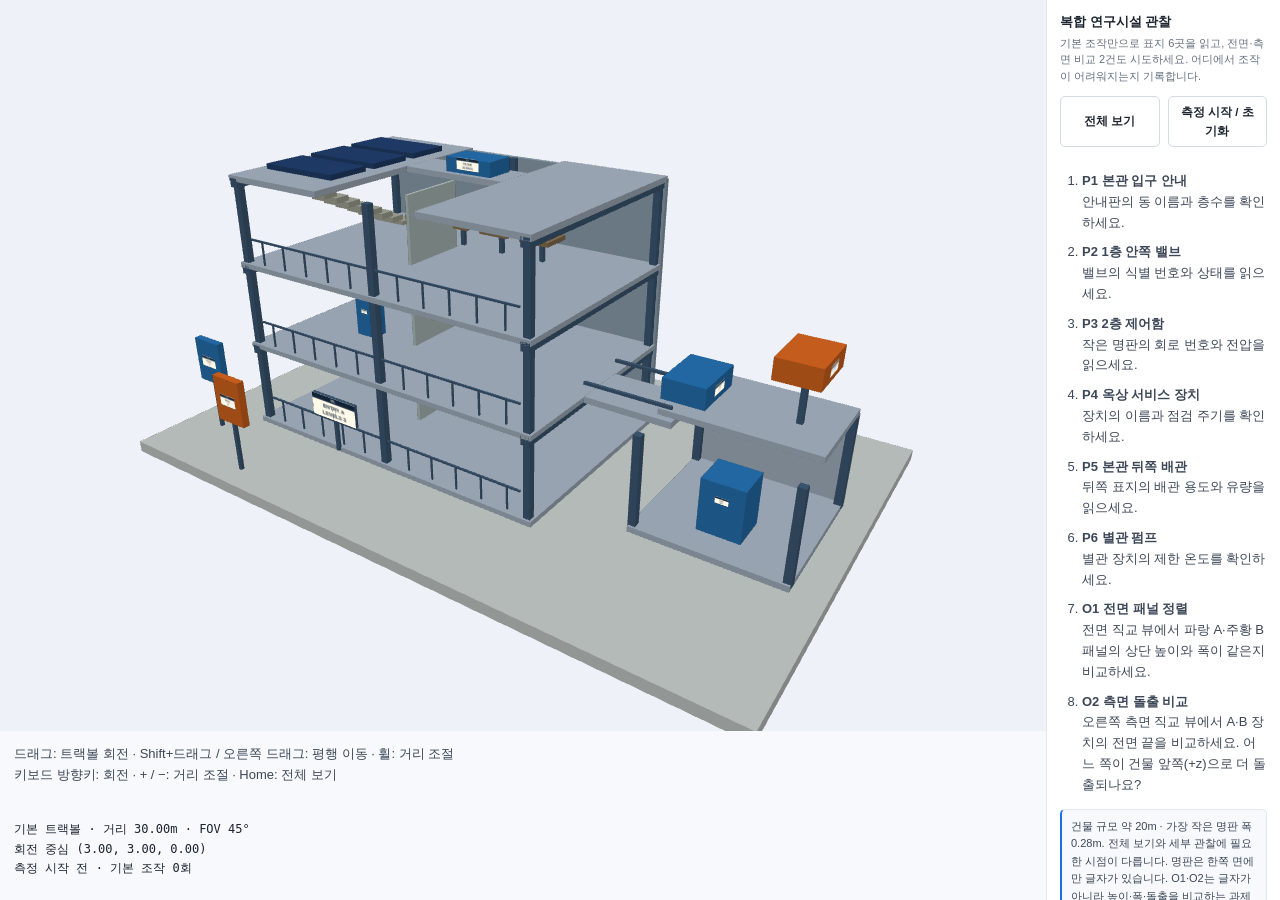
==== week4/improved/index.html @ 7adf49a8 "Add files via upload" ====
<!doctype html>
<html lang="ko"><head><meta charset="utf-8"><meta name="viewport" content="width=device-width, initial-scale=1">
<title>복합 연구시설 — 기본 트랙볼 뷰어</title><link rel="stylesheet" href="demo.css">
<style>
.wrap{grid-template-columns:minmax(0,1fr) 18rem;height:100vh;height:100dvh;min-height:500px}.stage{display:grid;grid-template-rows:minmax(240px,1fr) auto auto;align-items:stretch;justify-content:stretch;min-height:0;overflow:auto}.viewport{position:relative;min-height:0}.stage canvas{position:absolute;inset:0;display:block;width:100%;height:100%;max-height:none;cursor:grab}
canvas:focus-visible{outline:2px solid var(--d-accent);outline-offset:-2px}.readings{padding:10px 14px;white-space:pre-wrap;font:12px/1.6 monospace;color:var(--d-ink)}
.instructions{padding:0 14px}.tasks{padding-left:22px}.tasks li{margin:9px 0}.actions{display:flex;gap:8px;flex-wrap:wrap}.actions button{flex:1}
@media(max-width:900px){.wrap{display:block;height:auto}.panel{border-left:0;max-height:none}.stage{height:100vh;height:100dvh;min-height:500px}}
</style></head><body>
<div class="wrap"><div class="stage">
<div class="viewport"><canvas id="cv" tabindex="0" aria-label="다층 연구시설의 3차원 모델. 드래그로 회전, Shift 드래그로 이동, 휠로 확대">WebGL2를 지원하는 브라우저에서 실행하세요.</canvas></div>
<p class="instructions">드래그: 트랙볼 회전 · Shift+드래그 / 오른쪽 드래그: 평행 이동 · 휠: 거리 조절<br>키보드 방향키: 회전 · + / −: 거리 조절 · Home: 전체 보기</p>
<pre class="readings" id="readings"></pre></div>
<div class="panel"><h1>복합 연구시설 관찰</h1><p class="sub">기본 조작만으로 표지 6곳을 읽고, 전면·측면 비교 2건도 시도하세요. 어디에서 조작이 어려워지는지 기록합니다.</p>
<div class="actions"><button class="btn" id="home" type="button">전체 보기</button><button class="btn" id="measure" type="button">측정 시작 / 초기화</button></div>
<ol class="tasks" id="tasks"></ol><div id="student-ui"></div>
<p class="note">건물 규모 약 20m · 가장 작은 명판 폭 0.28m. 전체 보기와 세부 관찰에 필요한 시점이 다릅니다. 명판은 한쪽 면에만 글자가 있습니다. O1·O2는 글자가 아니라 높이·폭·돌출을 비교하는 과제입니다.</p>

</div></div>
<script src="demo.js"></script><script src="d04-inspection-model.js?v=3f1b6bc733"></script><script src="d04-inspection-controls.js"></script><script src="d04-inspection-viewer.js?v=8a4c2fbf62"></script><script src="d04-inspection-student.js?v=e71bc4da3b"></script>
</body></html>
---- week4/improved/demo.css ----
/* 강의 자료 인터랙티브 예제 공용 스타일 — 홈페이지와 같은 밝고 단정한 톤 */

/* 테마는 세 곳에서 정해진다.
   1) 강의 페이지 안에 들어가 있으면 부모의 밝은/어두운 설정 (data-theme)
   2) 단독으로 열면 OS 설정 (prefers-color-scheme)
   3) ?theme=light|dark 로 직접 지정
   그래서 밝은 값을 기본으로 두고, 어두운 값을 두 조건에 각각 다시 적어 준다. */

:root {
  --d-accent: #1f6feb;
  --d-accent-soft: #eaf1fe;
  --d-ink: #1c2430;
  --d-ink-soft: #3c4757;
  --d-muted: #64707f;
  --d-bg: #ffffff;
  --d-bg-soft: #f7f9fc;
  --d-line: #e3e8ef;
  --d-line-strong: #d3dae4;

  /* 3D 장면 — 배경과 보조선 */
  --d-canvas: #eef2f8;
  --d-grid: #cdd7e5;
  --d-axis: #7d8b9e;
  --d-ghost: #5f6b7d;
  --d-hint: #97a4b5;

  /* 벡터·물체를 구분하는 색 (배경 대비에 맞춰 조정) */
  --d-vec-a: #1f6feb;
  --d-vec-b: #0b7d67;
  --d-vec-c: #d2600f;
  --d-trail: #157f6a;
}

@media (prefers-color-scheme: dark) {
  :root:not([data-theme="light"]) {
    --d-accent: #7aaeff;
    --d-accent-soft: #1b2432;
    --d-ink: #e7ecf3;
    --d-ink-soft: #cbd4e1;
    --d-muted: #9aa7b8;
    --d-bg: #1a212c;
    --d-bg-soft: #161c26;
    --d-line: #2c3542;
    --d-line-strong: #3a4553;
  
    /* 3D 장면 — 배경과 보조선 */
    --d-canvas: #0a0d14;
    --d-grid: #242e42;
    --d-axis: #57667f;
    --d-ghost: #8c93a6;
    --d-hint: #59647a;
  
    /* 벡터·물체를 구분하는 색 (배경 대비에 맞춰 조정) */
    --d-vec-a: #5ca8fa;
    --d-vec-b: #33b88c;
    --d-vec-c: #ff8c4d;
    --d-trail: #38705f;
  }
}

:root[data-theme="dark"] {
  --d-accent: #7aaeff;
  --d-accent-soft: #1b2432;
  --d-ink: #e7ecf3;
  --d-ink-soft: #cbd4e1;
  --d-muted: #9aa7b8;
  --d-bg: #1a212c;
  --d-bg-soft: #161c26;
  --d-line: #2c3542;
  --d-line-strong: #3a4553;

  /* 3D 장면 — 배경과 보조선 */
  --d-canvas: #0a0d14;
  --d-grid: #242e42;
  --d-axis: #57667f;
  --d-ghost: #8c93a6;
  --d-hint: #59647a;

  /* 벡터·물체를 구분하는 색 (배경 대비에 맞춰 조정) */
  --d-vec-a: #5ca8fa;
  --d-vec-b: #33b88c;
  --d-vec-c: #ff8c4d;
  --d-trail: #38705f;
}

* { box-sizing: border-box; }

html, body {
  margin: 0;
  padding: 0;
  background: var(--d-bg);
  color: var(--d-ink-soft);
  font: 13px/1.6 -apple-system, BlinkMacSystemFont, "Segoe UI", "Noto Sans KR",
        "Malgun Gothic", Roboto, sans-serif;
}

.wrap {
  display: grid;
  grid-template-columns: 1fr 15rem;
  gap: 0;
  height: 100vh;
}

.stage {
  position: relative;
  display: flex;
  align-items: center;
  justify-content: center;
  min-width: 0;
  background: var(--d-bg-soft);
  overflow: hidden;
}

.stage canvas {
  display: block;
  max-width: 100%;
  max-height: 100%;
}

.readout {
  position: absolute;
  top: 8px;
  left: 8px;
  padding: 5px 9px;
  border: 1px solid var(--d-line-strong);
  border-radius: 6px;
  background: color-mix(in srgb, var(--d-bg) 88%, transparent);
  color: var(--d-ink);
  font-family: ui-monospace, SFMono-Regular, Menlo, Consolas, monospace;
  font-size: 11px;
  line-height: 1.6;
  white-space: pre;
  pointer-events: none;
}

.panel {
  padding: 12px 13px 16px;
  border-left: 1px solid var(--d-line);
  background: var(--d-bg);
  overflow-y: auto;
}

.panel h1 {
  margin: 0 0 2px;
  color: var(--d-ink);
  font-size: 13px;
  font-weight: 700;
}

.panel .sub {
  margin: 0 0 12px;
  color: var(--d-muted);
  font-size: 11px;
  line-height: 1.5;
}

.ctl { margin-bottom: 11px; }

.ctl label {
  display: flex;
  justify-content: space-between;
  align-items: baseline;
  gap: 6px;
  margin-bottom: 3px;
  color: var(--d-ink);
  font-size: 11.5px;
  font-weight: 600;
}

.ctl label .val {
  color: var(--d-accent);
  font-family: ui-monospace, SFMono-Regular, Menlo, Consolas, monospace;
  font-size: 11px;
  font-weight: 700;
}

.ctl input[type="range"] {
  width: 100%;
  height: 18px;
  margin: 0;
  accent-color: var(--d-accent);
  cursor: pointer;
}

.ctl select {
  width: 100%;
  padding: 4px 6px;
  border: 1px solid var(--d-line-strong);
  border-radius: 5px;
  background: var(--d-bg);
  color: var(--d-ink);
  font: inherit;
  font-size: 11.5px;
}

.ctl.check label {
  justify-content: flex-start;
  cursor: pointer;
}

.ctl.check input { accent-color: var(--d-accent); margin: 0 6px 0 0; }

.ctl .hint {
  margin-top: 2px;
  color: var(--d-muted);
  font-size: 10.5px;
  line-height: 1.5;
}

.note {
  margin-top: 12px;
  padding: 8px 9px;
  border: 1px solid var(--d-line);
  border-left: 2px solid var(--d-accent);
  border-radius: 5px;
  background: var(--d-bg-soft);
  color: var(--d-ink-soft);
  font-size: 11px;
  line-height: 1.6;
}

.note b { color: var(--d-ink); }

.btn {
  width: 100%;
  padding: 6px 8px;
  margin-bottom: 11px;
  border: 1px solid var(--d-line-strong);
  border-radius: 5px;
  background: var(--d-bg);
  color: var(--d-ink);
  font: inherit;
  font-size: 11.5px;
  font-weight: 600;
  cursor: pointer;
}

.btn:hover { border-color: var(--d-accent); color: var(--d-accent); }

.err {
  padding: 12px;
  color: #b4232a;
  font-family: ui-monospace, monospace;
  font-size: 11px;
  white-space: pre-wrap;
}

/* 성분 직접 입력 패널 — 슬라이더 대신 x, y, z 를 그대로 넣는다 */

.ctl[hidden] { display: none !important; }   /* .ctl 의 display 규칙보다 우선하도록 */

.comp { display: none; margin: 2px 0 12px; }
.comp.on { display: block; }

.comp-row {
  display: flex;
  align-items: center;
  gap: 5px;
  margin-bottom: 5px;
}

.comp-row > span {
  flex: 0 0 1.15rem;
  color: var(--d-ink);
  font-size: 11.5px;
  font-weight: 700;
}

.comp input {
  flex: 1 1 0;
  min-width: 0;
  padding: 4px 5px;
  border: 1px solid var(--d-line-strong);
  border-radius: 5px;
  background: var(--d-bg);
  color: var(--d-accent);
  font-family: ui-monospace, Menlo, Consolas, monospace;
  font-size: 11.5px;
  font-weight: 600;
  text-align: center;
}

.comp input:focus { outline: none; border-color: var(--d-accent); }
.comp input.bad { border-color: #b4232a; color: #b4232a; }

.comp-hint {
  margin-top: 3px;
  color: var(--d-muted);
  font-size: 10.5px;
  line-height: 1.55;
}

@media (max-width: 620px) {
  .wrap { grid-template-columns: 1fr; grid-template-rows: 1fr auto; }
  .panel { border-left: 0; border-top: 1px solid var(--d-line); max-height: 46vh; }
}
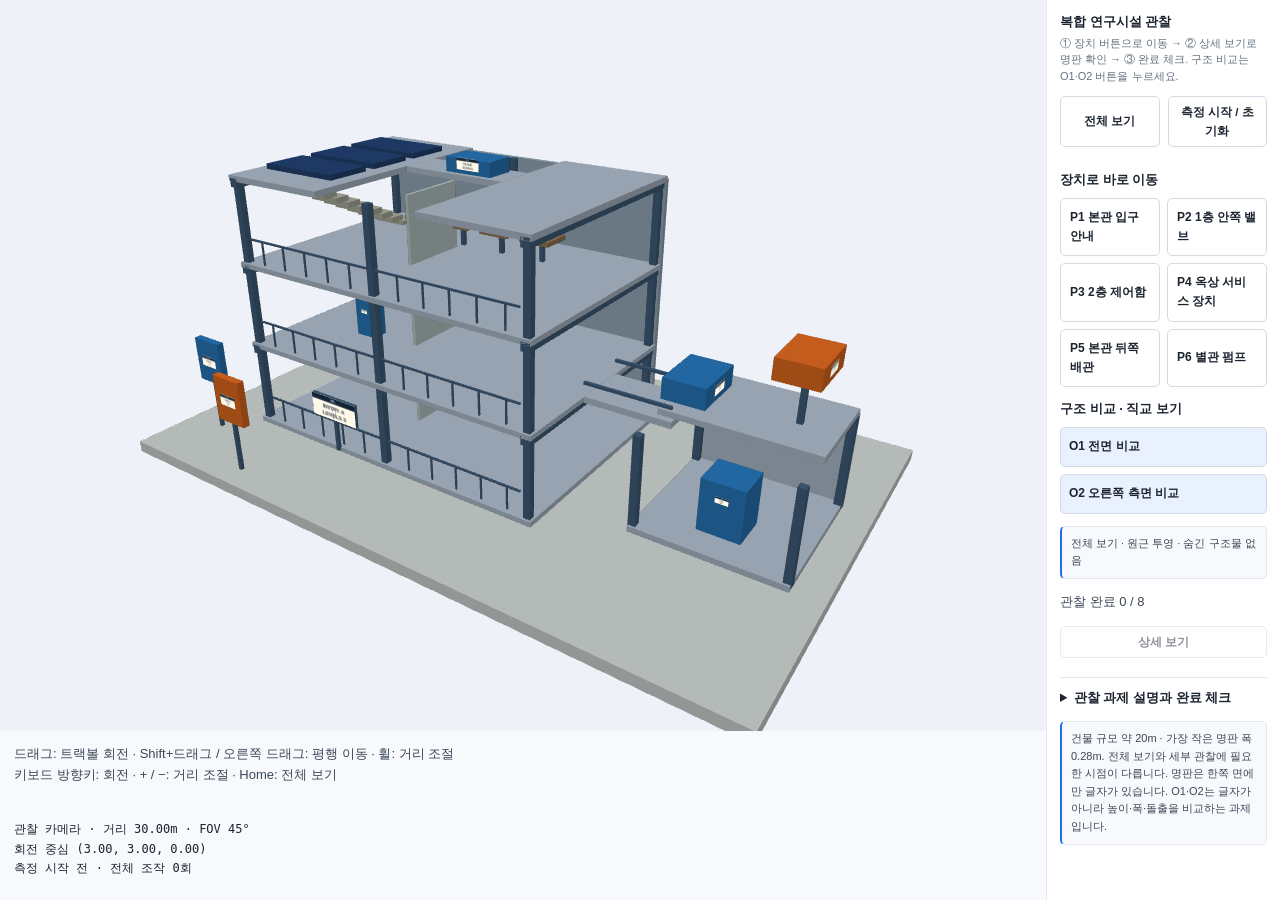
==== commit c9435f91: "Improve week4 inspection navigation and orthographic comparisons" ====
--- a/week4/improved/index.html
+++ b/week4/improved/index.html
@@ -1,21 +1,22 @@
-<!doctype html>
-<html lang="ko"><head><meta charset="utf-8"><meta name="viewport" content="width=device-width, initial-scale=1">
-<title>복합 연구시설 — 기본 트랙볼 뷰어</title><link rel="stylesheet" href="demo.css">
-<style>
-.wrap{grid-template-columns:minmax(0,1fr) 18rem;height:100vh;height:100dvh;min-height:500px}.stage{display:grid;grid-template-rows:minmax(240px,1fr) auto auto;align-items:stretch;justify-content:stretch;min-height:0;overflow:auto}.viewport{position:relative;min-height:0}.stage canvas{position:absolute;inset:0;display:block;width:100%;height:100%;max-height:none;cursor:grab}
-canvas:focus-visible{outline:2px solid var(--d-accent);outline-offset:-2px}.readings{padding:10px 14px;white-space:pre-wrap;font:12px/1.6 monospace;color:var(--d-ink)}
-.instructions{padding:0 14px}.tasks{padding-left:22px}.tasks li{margin:9px 0}.actions{display:flex;gap:8px;flex-wrap:wrap}.actions button{flex:1}
-@media(max-width:900px){.wrap{display:block;height:auto}.panel{border-left:0;max-height:none}.stage{height:100vh;height:100dvh;min-height:500px}}
-</style></head><body>
-<div class="wrap"><div class="stage">
-<div class="viewport"><canvas id="cv" tabindex="0" aria-label="다층 연구시설의 3차원 모델. 드래그로 회전, Shift 드래그로 이동, 휠로 확대">WebGL2를 지원하는 브라우저에서 실행하세요.</canvas></div>
-<p class="instructions">드래그: 트랙볼 회전 · Shift+드래그 / 오른쪽 드래그: 평행 이동 · 휠: 거리 조절<br>키보드 방향키: 회전 · + / −: 거리 조절 · Home: 전체 보기</p>
-<pre class="readings" id="readings"></pre></div>
-<div class="panel"><h1>복합 연구시설 관찰</h1><p class="sub">기본 조작만으로 표지 6곳을 읽고, 전면·측면 비교 2건도 시도하세요. 어디에서 조작이 어려워지는지 기록합니다.</p>
-<div class="actions"><button class="btn" id="home" type="button">전체 보기</button><button class="btn" id="measure" type="button">측정 시작 / 초기화</button></div>
-<ol class="tasks" id="tasks"></ol><div id="student-ui"></div>
-<p class="note">건물 규모 약 20m · 가장 작은 명판 폭 0.28m. 전체 보기와 세부 관찰에 필요한 시점이 다릅니다. 명판은 한쪽 면에만 글자가 있습니다. O1·O2는 글자가 아니라 높이·폭·돌출을 비교하는 과제입니다.</p>
-
-</div></div>
-<script src="demo.js"></script><script src="d04-inspection-model.js?v=3f1b6bc733"></script><script src="d04-inspection-controls.js"></script><script src="d04-inspection-viewer.js?v=8a4c2fbf62"></script><script src="d04-inspection-student.js?v=e71bc4da3b"></script>
+<!doctype html>
+<html lang="ko"><head><meta charset="utf-8"><meta name="viewport" content="width=device-width, initial-scale=1">
+<title>복합 연구시설 — 관찰 지점 뷰어</title><link rel="stylesheet" href="demo.css">
+<style>
+.wrap{grid-template-columns:minmax(0,1fr) 18rem;height:100vh;height:100dvh;min-height:500px}.stage{display:grid;grid-template-rows:minmax(240px,1fr) auto auto;align-items:stretch;justify-content:stretch;min-height:0;overflow:auto}.viewport{position:relative;min-height:0}.stage canvas{position:absolute;inset:0;display:block;width:100%;height:100%;max-height:none;cursor:grab}
+canvas:focus-visible{outline:2px solid var(--d-accent);outline-offset:-2px}.readings{padding:10px 14px;white-space:pre-wrap;font:12px/1.6 monospace;color:var(--d-ink)}
+.instructions{padding:0 14px}.tasks{padding-left:22px}.tasks li{margin:9px 0}.actions{display:flex;gap:8px;flex-wrap:wrap}.actions button{flex:1}
+@media(max-width:900px){.wrap{display:block;height:auto}.panel{border-left:0;max-height:none}.stage{height:100vh;height:100dvh;min-height:500px}}
+</style></head><body>
+<div class="wrap"><div class="stage">
+<div class="viewport"><canvas id="cv" tabindex="0" aria-label="다층 연구시설의 3차원 모델. 드래그로 회전, Shift 드래그로 이동, 휠로 확대">WebGL2를 지원하는 브라우저에서 실행하세요.</canvas></div>
+<p class="instructions">드래그: 트랙볼 회전 · Shift+드래그 / 오른쪽 드래그: 평행 이동 · 휠: 거리 조절<br>키보드 방향키: 회전 · + / −: 거리 조절 · Home: 전체 보기</p>
+<pre class="readings" id="readings"></pre></div>
+<div class="panel"><h1>복합 연구시설 관찰</h1><p class="sub">① 장치 버튼으로 이동 → ② 상세 보기로 명판 확인 → ③ 완료 체크. 구조 비교는 O1·O2 버튼을 누르세요.</p>
+<div class="actions"><button class="btn" id="home" type="button">전체 보기</button><button class="btn" id="measure" type="button">측정 시작 / 초기화</button></div>
+<div id="student-ui"></div><details class="task-details"><summary>관찰 과제 설명과 완료 체크</summary><ol class="tasks" id="tasks"></ol></details>
+<p class="note">건물 규모 약 20m · 가장 작은 명판 폭 0.28m. 전체 보기와 세부 관찰에 필요한 시점이 다릅니다. 명판은 한쪽 면에만 글자가 있습니다. O1·O2는 글자가 아니라 높이·폭·돌출을 비교하는 과제입니다.</p>
+
+</div></div>
+<script src="demo.js"></script><script src="d04-inspection-model.js?v=3f1b6bc733"></script><script src="d04-inspection-controls.js"></script><script src="d04-inspection-viewer.js?v=8a4c2fbf62"></script><script src="d04-inspection-student.js?v=e71bc4da3b"></script>
 </body></html>
+
--- a/week4/improved/demo.css
+++ b/week4/improved/demo.css
@@ -1,296 +1,318 @@
-/* 강의 자료 인터랙티브 예제 공용 스타일 — 홈페이지와 같은 밝고 단정한 톤 */
+/* 강의 자료 인터랙티브 예제 공용 스타일 — 홈페이지와 같은 밝고 단정한 톤 */
+
+/* 테마는 세 곳에서 정해진다.
+   1) 강의 페이지 안에 들어가 있으면 부모의 밝은/어두운 설정 (data-theme)
+   2) 단독으로 열면 OS 설정 (prefers-color-scheme)
+   3) ?theme=light|dark 로 직접 지정
+   그래서 밝은 값을 기본으로 두고, 어두운 값을 두 조건에 각각 다시 적어 준다. */
+
+:root {
+  --d-accent: #1f6feb;
+  --d-accent-soft: #eaf1fe;
+  --d-ink: #1c2430;
+  --d-ink-soft: #3c4757;
+  --d-muted: #64707f;
+  --d-bg: #ffffff;
+  --d-bg-soft: #f7f9fc;
+  --d-line: #e3e8ef;
+  --d-line-strong: #d3dae4;
+
+  /* 3D 장면 — 배경과 보조선 */
+  --d-canvas: #eef2f8;
+  --d-grid: #cdd7e5;
+  --d-axis: #7d8b9e;
+  --d-ghost: #5f6b7d;
+  --d-hint: #97a4b5;
+
+  /* 벡터·물체를 구분하는 색 (배경 대비에 맞춰 조정) */
+  --d-vec-a: #1f6feb;
+  --d-vec-b: #0b7d67;
+  --d-vec-c: #d2600f;
+  --d-trail: #157f6a;
+}
+
+@media (prefers-color-scheme: dark) {
+  :root:not([data-theme="light"]) {
+    --d-accent: #7aaeff;
+    --d-accent-soft: #1b2432;
+    --d-ink: #e7ecf3;
+    --d-ink-soft: #cbd4e1;
+    --d-muted: #9aa7b8;
+    --d-bg: #1a212c;
+    --d-bg-soft: #161c26;
+    --d-line: #2c3542;
+    --d-line-strong: #3a4553;
+  
+    /* 3D 장면 — 배경과 보조선 */
+    --d-canvas: #0a0d14;
+    --d-grid: #242e42;
+    --d-axis: #57667f;
+    --d-ghost: #8c93a6;
+    --d-hint: #59647a;
+  
+    /* 벡터·물체를 구분하는 색 (배경 대비에 맞춰 조정) */
+    --d-vec-a: #5ca8fa;
+    --d-vec-b: #33b88c;
+    --d-vec-c: #ff8c4d;
+    --d-trail: #38705f;
+  }
+}
+
+:root[data-theme="dark"] {
+  --d-accent: #7aaeff;
+  --d-accent-soft: #1b2432;
+  --d-ink: #e7ecf3;
+  --d-ink-soft: #cbd4e1;
+  --d-muted: #9aa7b8;
+  --d-bg: #1a212c;
+  --d-bg-soft: #161c26;
+  --d-line: #2c3542;
+  --d-line-strong: #3a4553;
+
+  /* 3D 장면 — 배경과 보조선 */
+  --d-canvas: #0a0d14;
+  --d-grid: #242e42;
+  --d-axis: #57667f;
+  --d-ghost: #8c93a6;
+  --d-hint: #59647a;
+
+  /* 벡터·물체를 구분하는 색 (배경 대비에 맞춰 조정) */
+  --d-vec-a: #5ca8fa;
+  --d-vec-b: #33b88c;
+  --d-vec-c: #ff8c4d;
+  --d-trail: #38705f;
+}
+
+* { box-sizing: border-box; }
+
+html, body {
+  margin: 0;
+  padding: 0;
+  background: var(--d-bg);
+  color: var(--d-ink-soft);
+  font: 13px/1.6 -apple-system, BlinkMacSystemFont, "Segoe UI", "Noto Sans KR",
+        "Malgun Gothic", Roboto, sans-serif;
+}
+
+.wrap {
+  display: grid;
+  grid-template-columns: 1fr 15rem;
+  gap: 0;
+  height: 100vh;
+}
+
+.stage {
+  position: relative;
+  display: flex;
+  align-items: center;
+  justify-content: center;
+  min-width: 0;
+  background: var(--d-bg-soft);
+  overflow: hidden;
+}
+
+.stage canvas {
+  display: block;
+  max-width: 100%;
+  max-height: 100%;
+}
+
+.readout {
+  position: absolute;
+  top: 8px;
+  left: 8px;
+  padding: 5px 9px;
+  border: 1px solid var(--d-line-strong);
+  border-radius: 6px;
+  background: color-mix(in srgb, var(--d-bg) 88%, transparent);
+  color: var(--d-ink);
+  font-family: ui-monospace, SFMono-Regular, Menlo, Consolas, monospace;
+  font-size: 11px;
+  line-height: 1.6;
+  white-space: pre;
+  pointer-events: none;
+}
+
+.panel {
+  padding: 12px 13px 16px;
+  border-left: 1px solid var(--d-line);
+  background: var(--d-bg);
+  overflow-y: auto;
+}
+
+.panel h1 {
+  margin: 0 0 2px;
+  color: var(--d-ink);
+  font-size: 13px;
+  font-weight: 700;
+}
+
+.panel .sub {
+  margin: 0 0 12px;
+  color: var(--d-muted);
+  font-size: 11px;
+  line-height: 1.5;
+}
+
+.ctl { margin-bottom: 11px; }
+
+.ctl label {
+  display: flex;
+  justify-content: space-between;
+  align-items: baseline;
+  gap: 6px;
+  margin-bottom: 3px;
+  color: var(--d-ink);
+  font-size: 11.5px;
+  font-weight: 600;
+}
+
+.ctl label .val {
+  color: var(--d-accent);
+  font-family: ui-monospace, SFMono-Regular, Menlo, Consolas, monospace;
+  font-size: 11px;
+  font-weight: 700;
+}
+
+.ctl input[type="range"] {
+  width: 100%;
+  height: 18px;
+  margin: 0;
+  accent-color: var(--d-accent);
+  cursor: pointer;
+}
+
+.ctl select {
+  width: 100%;
+  padding: 4px 6px;
+  border: 1px solid var(--d-line-strong);
+  border-radius: 5px;
+  background: var(--d-bg);
+  color: var(--d-ink);
+  font: inherit;
+  font-size: 11.5px;
+}
+
+.ctl.check label {
+  justify-content: flex-start;
+  cursor: pointer;
+}
+
+.ctl.check input { accent-color: var(--d-accent); margin: 0 6px 0 0; }
+
+.ctl .hint {
+  margin-top: 2px;
+  color: var(--d-muted);
+  font-size: 10.5px;
+  line-height: 1.5;
+}
+
+.note {
+  margin-top: 12px;
+  padding: 8px 9px;
+  border: 1px solid var(--d-line);
+  border-left: 2px solid var(--d-accent);
+  border-radius: 5px;
+  background: var(--d-bg-soft);
+  color: var(--d-ink-soft);
+  font-size: 11px;
+  line-height: 1.6;
+}
+
+.note b { color: var(--d-ink); }
+
+.btn {
+  width: 100%;
+  padding: 6px 8px;
+  margin-bottom: 11px;
+  border: 1px solid var(--d-line-strong);
+  border-radius: 5px;
+  background: var(--d-bg);
+  color: var(--d-ink);
+  font: inherit;
+  font-size: 11.5px;
+  font-weight: 600;
+  cursor: pointer;
+}
+
+.btn:hover { border-color: var(--d-accent); color: var(--d-accent); }
+
+.err {
+  padding: 12px;
+  color: #b4232a;
+  font-family: ui-monospace, monospace;
+  font-size: 11px;
+  white-space: pre-wrap;
+}
+
+/* 성분 직접 입력 패널 — 슬라이더 대신 x, y, z 를 그대로 넣는다 */
+
+.ctl[hidden] { display: none !important; }   /* .ctl 의 display 규칙보다 우선하도록 */
+
+.comp { display: none; margin: 2px 0 12px; }
+.comp.on { display: block; }
+
+.comp-row {
+  display: flex;
+  align-items: center;
+  gap: 5px;
+  margin-bottom: 5px;
+}
+
+.comp-row > span {
+  flex: 0 0 1.15rem;
+  color: var(--d-ink);
+  font-size: 11.5px;
+  font-weight: 700;
+}
+
+.comp input {
+  flex: 1 1 0;
+  min-width: 0;
+  padding: 4px 5px;
+  border: 1px solid var(--d-line-strong);
+  border-radius: 5px;
+  background: var(--d-bg);
+  color: var(--d-accent);
+  font-family: ui-monospace, Menlo, Consolas, monospace;
+  font-size: 11.5px;
+  font-weight: 600;
+  text-align: center;
+}
+
+.comp input:focus { outline: none; border-color: var(--d-accent); }
+.comp input.bad { border-color: #b4232a; color: #b4232a; }
+
+.comp-hint {
+  margin-top: 3px;
+  color: var(--d-muted);
+  font-size: 10.5px;
+  line-height: 1.55;
+}
+
+@media (max-width: 620px) {
+  .wrap { grid-template-columns: 1fr; grid-template-rows: 1fr auto; }
+  .panel { border-left: 0; border-top: 1px solid var(--d-line); max-height: 46vh; }
+}
 
-/* 테마는 세 곳에서 정해진다.
-   1) 강의 페이지 안에 들어가 있으면 부모의 밝은/어두운 설정 (data-theme)
-   2) 단독으로 열면 OS 설정 (prefers-color-scheme)
-   3) ?theme=light|dark 로 직접 지정
-   그래서 밝은 값을 기본으로 두고, 어두운 값을 두 조건에 각각 다시 적어 준다. */
+/* 관찰 선택 및 동일 월드 배율 비교 안내 */
+.observation-button{margin:8px 0 4px;text-align:left;min-height:36px}
+.observation-button[aria-pressed="true"]{background:var(--d-accent-soft);border-color:var(--d-accent);color:var(--d-accent)}
+.completion{display:flex;gap:7px;align-items:center;margin-top:5px;font-size:12px}
+.completion input{accent-color:var(--d-accent)}
+.comparison-grid{position:absolute;inset:0;width:100%;height:100%;pointer-events:none}
+.comparison-grid line{stroke:var(--d-axis);stroke-width:1;opacity:.28}
+.comparison-grid .reference{stroke:var(--d-accent);stroke-width:2;stroke-dasharray:6 4;opacity:.8}
+.comparison-grid text{fill:var(--d-ink);stroke:var(--d-canvas);stroke-width:4;paint-order:stroke;font:12px sans-serif}
+.btn:focus-visible{outline:2px solid var(--d-accent);outline-offset:2px}
+.btn:disabled{opacity:.5;cursor:default}
 
-:root {
-  --d-accent: #1f6feb;
-  --d-accent-soft: #eaf1fe;
-  --d-ink: #1c2430;
-  --d-ink-soft: #3c4757;
-  --d-muted: #64707f;
-  --d-bg: #ffffff;
-  --d-bg-soft: #f7f9fc;
-  --d-line: #e3e8ef;
-  --d-line-strong: #d3dae4;
-
-  /* 3D 장면 — 배경과 보조선 */
-  --d-canvas: #eef2f8;
-  --d-grid: #cdd7e5;
-  --d-axis: #7d8b9e;
-  --d-ghost: #5f6b7d;
-  --d-hint: #97a4b5;
-
-  /* 벡터·물체를 구분하는 색 (배경 대비에 맞춰 조정) */
-  --d-vec-a: #1f6feb;
-  --d-vec-b: #0b7d67;
-  --d-vec-c: #d2600f;
-  --d-trail: #157f6a;
-}
-
-@media (prefers-color-scheme: dark) {
-  :root:not([data-theme="light"]) {
-    --d-accent: #7aaeff;
-    --d-accent-soft: #1b2432;
-    --d-ink: #e7ecf3;
-    --d-ink-soft: #cbd4e1;
-    --d-muted: #9aa7b8;
-    --d-bg: #1a212c;
-    --d-bg-soft: #161c26;
-    --d-line: #2c3542;
-    --d-line-strong: #3a4553;
-  
-    /* 3D 장면 — 배경과 보조선 */
-    --d-canvas: #0a0d14;
-    --d-grid: #242e42;
-    --d-axis: #57667f;
-    --d-ghost: #8c93a6;
-    --d-hint: #59647a;
-  
-    /* 벡터·물체를 구분하는 색 (배경 대비에 맞춰 조정) */
-    --d-vec-a: #5ca8fa;
-    --d-vec-b: #33b88c;
-    --d-vec-c: #ff8c4d;
-    --d-trail: #38705f;
-  }
-}
-
-:root[data-theme="dark"] {
-  --d-accent: #7aaeff;
-  --d-accent-soft: #1b2432;
-  --d-ink: #e7ecf3;
-  --d-ink-soft: #cbd4e1;
-  --d-muted: #9aa7b8;
-  --d-bg: #1a212c;
-  --d-bg-soft: #161c26;
-  --d-line: #2c3542;
-  --d-line-strong: #3a4553;
-
-  /* 3D 장면 — 배경과 보조선 */
-  --d-canvas: #0a0d14;
-  --d-grid: #242e42;
-  --d-axis: #57667f;
-  --d-ghost: #8c93a6;
-  --d-hint: #59647a;
-
-  /* 벡터·물체를 구분하는 색 (배경 대비에 맞춰 조정) */
-  --d-vec-a: #5ca8fa;
-  --d-vec-b: #33b88c;
-  --d-vec-c: #ff8c4d;
-  --d-trail: #38705f;
-}
-
-* { box-sizing: border-box; }
-
-html, body {
-  margin: 0;
-  padding: 0;
-  background: var(--d-bg);
-  color: var(--d-ink-soft);
-  font: 13px/1.6 -apple-system, BlinkMacSystemFont, "Segoe UI", "Noto Sans KR",
-        "Malgun Gothic", Roboto, sans-serif;
-}
-
-.wrap {
-  display: grid;
-  grid-template-columns: 1fr 15rem;
-  gap: 0;
-  height: 100vh;
-}
-
-.stage {
-  position: relative;
-  display: flex;
-  align-items: center;
-  justify-content: center;
-  min-width: 0;
-  background: var(--d-bg-soft);
-  overflow: hidden;
-}
-
-.stage canvas {
-  display: block;
-  max-width: 100%;
-  max-height: 100%;
-}
-
-.readout {
-  position: absolute;
-  top: 8px;
-  left: 8px;
-  padding: 5px 9px;
-  border: 1px solid var(--d-line-strong);
-  border-radius: 6px;
-  background: color-mix(in srgb, var(--d-bg) 88%, transparent);
-  color: var(--d-ink);
-  font-family: ui-monospace, SFMono-Regular, Menlo, Consolas, monospace;
-  font-size: 11px;
-  line-height: 1.6;
-  white-space: pre;
-  pointer-events: none;
-}
-
-.panel {
-  padding: 12px 13px 16px;
-  border-left: 1px solid var(--d-line);
-  background: var(--d-bg);
-  overflow-y: auto;
-}
-
-.panel h1 {
-  margin: 0 0 2px;
-  color: var(--d-ink);
-  font-size: 13px;
-  font-weight: 700;
-}
-
-.panel .sub {
-  margin: 0 0 12px;
-  color: var(--d-muted);
-  font-size: 11px;
-  line-height: 1.5;
-}
-
-.ctl { margin-bottom: 11px; }
-
-.ctl label {
-  display: flex;
-  justify-content: space-between;
-  align-items: baseline;
-  gap: 6px;
-  margin-bottom: 3px;
-  color: var(--d-ink);
-  font-size: 11.5px;
-  font-weight: 600;
-}
-
-.ctl label .val {
-  color: var(--d-accent);
-  font-family: ui-monospace, SFMono-Regular, Menlo, Consolas, monospace;
-  font-size: 11px;
-  font-weight: 700;
-}
-
-.ctl input[type="range"] {
-  width: 100%;
-  height: 18px;
-  margin: 0;
-  accent-color: var(--d-accent);
-  cursor: pointer;
-}
-
-.ctl select {
-  width: 100%;
-  padding: 4px 6px;
-  border: 1px solid var(--d-line-strong);
-  border-radius: 5px;
-  background: var(--d-bg);
-  color: var(--d-ink);
-  font: inherit;
-  font-size: 11.5px;
-}
-
-.ctl.check label {
-  justify-content: flex-start;
-  cursor: pointer;
-}
-
-.ctl.check input { accent-color: var(--d-accent); margin: 0 6px 0 0; }
-
-.ctl .hint {
-  margin-top: 2px;
-  color: var(--d-muted);
-  font-size: 10.5px;
-  line-height: 1.5;
-}
-
-.note {
-  margin-top: 12px;
-  padding: 8px 9px;
-  border: 1px solid var(--d-line);
-  border-left: 2px solid var(--d-accent);
-  border-radius: 5px;
-  background: var(--d-bg-soft);
-  color: var(--d-ink-soft);
-  font-size: 11px;
-  line-height: 1.6;
-}
-
-.note b { color: var(--d-ink); }
-
-.btn {
-  width: 100%;
-  padding: 6px 8px;
-  margin-bottom: 11px;
-  border: 1px solid var(--d-line-strong);
-  border-radius: 5px;
-  background: var(--d-bg);
-  color: var(--d-ink);
-  font: inherit;
-  font-size: 11.5px;
-  font-weight: 600;
-  cursor: pointer;
-}
-
-.btn:hover { border-color: var(--d-accent); color: var(--d-accent); }
-
-.err {
-  padding: 12px;
-  color: #b4232a;
-  font-family: ui-monospace, monospace;
-  font-size: 11px;
-  white-space: pre-wrap;
-}
-
-/* 성분 직접 입력 패널 — 슬라이더 대신 x, y, z 를 그대로 넣는다 */
-
-.ctl[hidden] { display: none !important; }   /* .ctl 의 display 규칙보다 우선하도록 */
-
-.comp { display: none; margin: 2px 0 12px; }
-.comp.on { display: block; }
-
-.comp-row {
-  display: flex;
-  align-items: center;
-  gap: 5px;
-  margin-bottom: 5px;
-}
-
-.comp-row > span {
-  flex: 0 0 1.15rem;
-  color: var(--d-ink);
-  font-size: 11.5px;
-  font-weight: 700;
-}
-
-.comp input {
-  flex: 1 1 0;
-  min-width: 0;
-  padding: 4px 5px;
-  border: 1px solid var(--d-line-strong);
-  border-radius: 5px;
-  background: var(--d-bg);
-  color: var(--d-accent);
-  font-family: ui-monospace, Menlo, Consolas, monospace;
-  font-size: 11.5px;
-  font-weight: 600;
-  text-align: center;
-}
-
-.comp input:focus { outline: none; border-color: var(--d-accent); }
-.comp input.bad { border-color: #b4232a; color: #b4232a; }
-
-.comp-hint {
-  margin-top: 3px;
-  color: var(--d-muted);
-  font-size: 10.5px;
-  line-height: 1.55;
-}
-
-@media (max-width: 620px) {
-  .wrap { grid-template-columns: 1fr; grid-template-rows: 1fr auto; }
-  .panel { border-left: 0; border-top: 1px solid var(--d-line); max-height: 46vh; }
-}
+/* 핵심 탐색 기능을 스크롤 없이 먼저 노출한다. */
+#student-ui h2{font-size:13px;color:var(--d-ink);margin:12px 0 7px}
+.point-navigation{display:grid;grid-template-columns:1fr 1fr;gap:7px}
+.point-navigation .btn{margin:0;min-height:52px;font-size:12px;padding:9px}
+.compare-navigation{display:grid;gap:7px}
+.compare-navigation .btn{margin:0;min-height:40px;background:var(--d-accent-soft);font-size:12px}
+#student-ui>.note{margin:12px 0 8px}
+.task-details{border-top:1px solid var(--d-line);padding-top:10px;margin-top:8px}
+.task-details summary{cursor:pointer;font-weight:600;color:var(--d-ink)}
